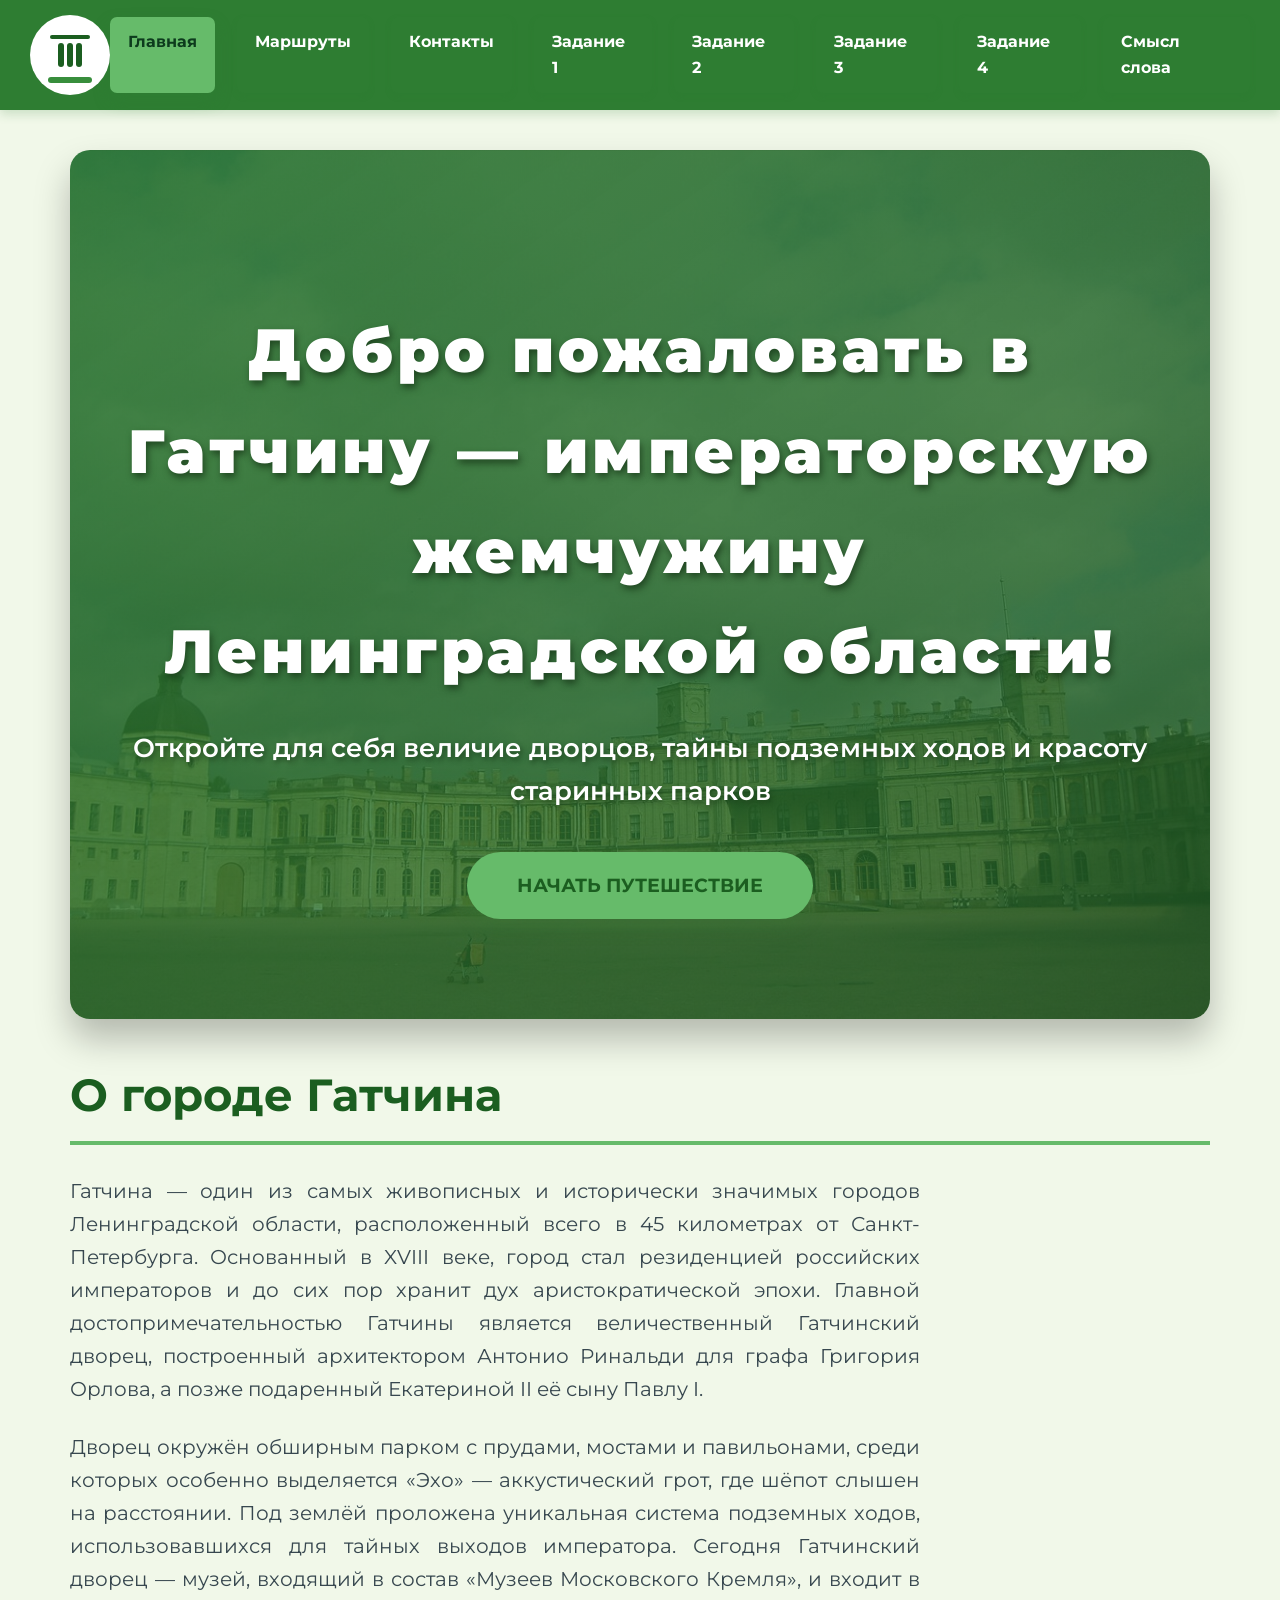
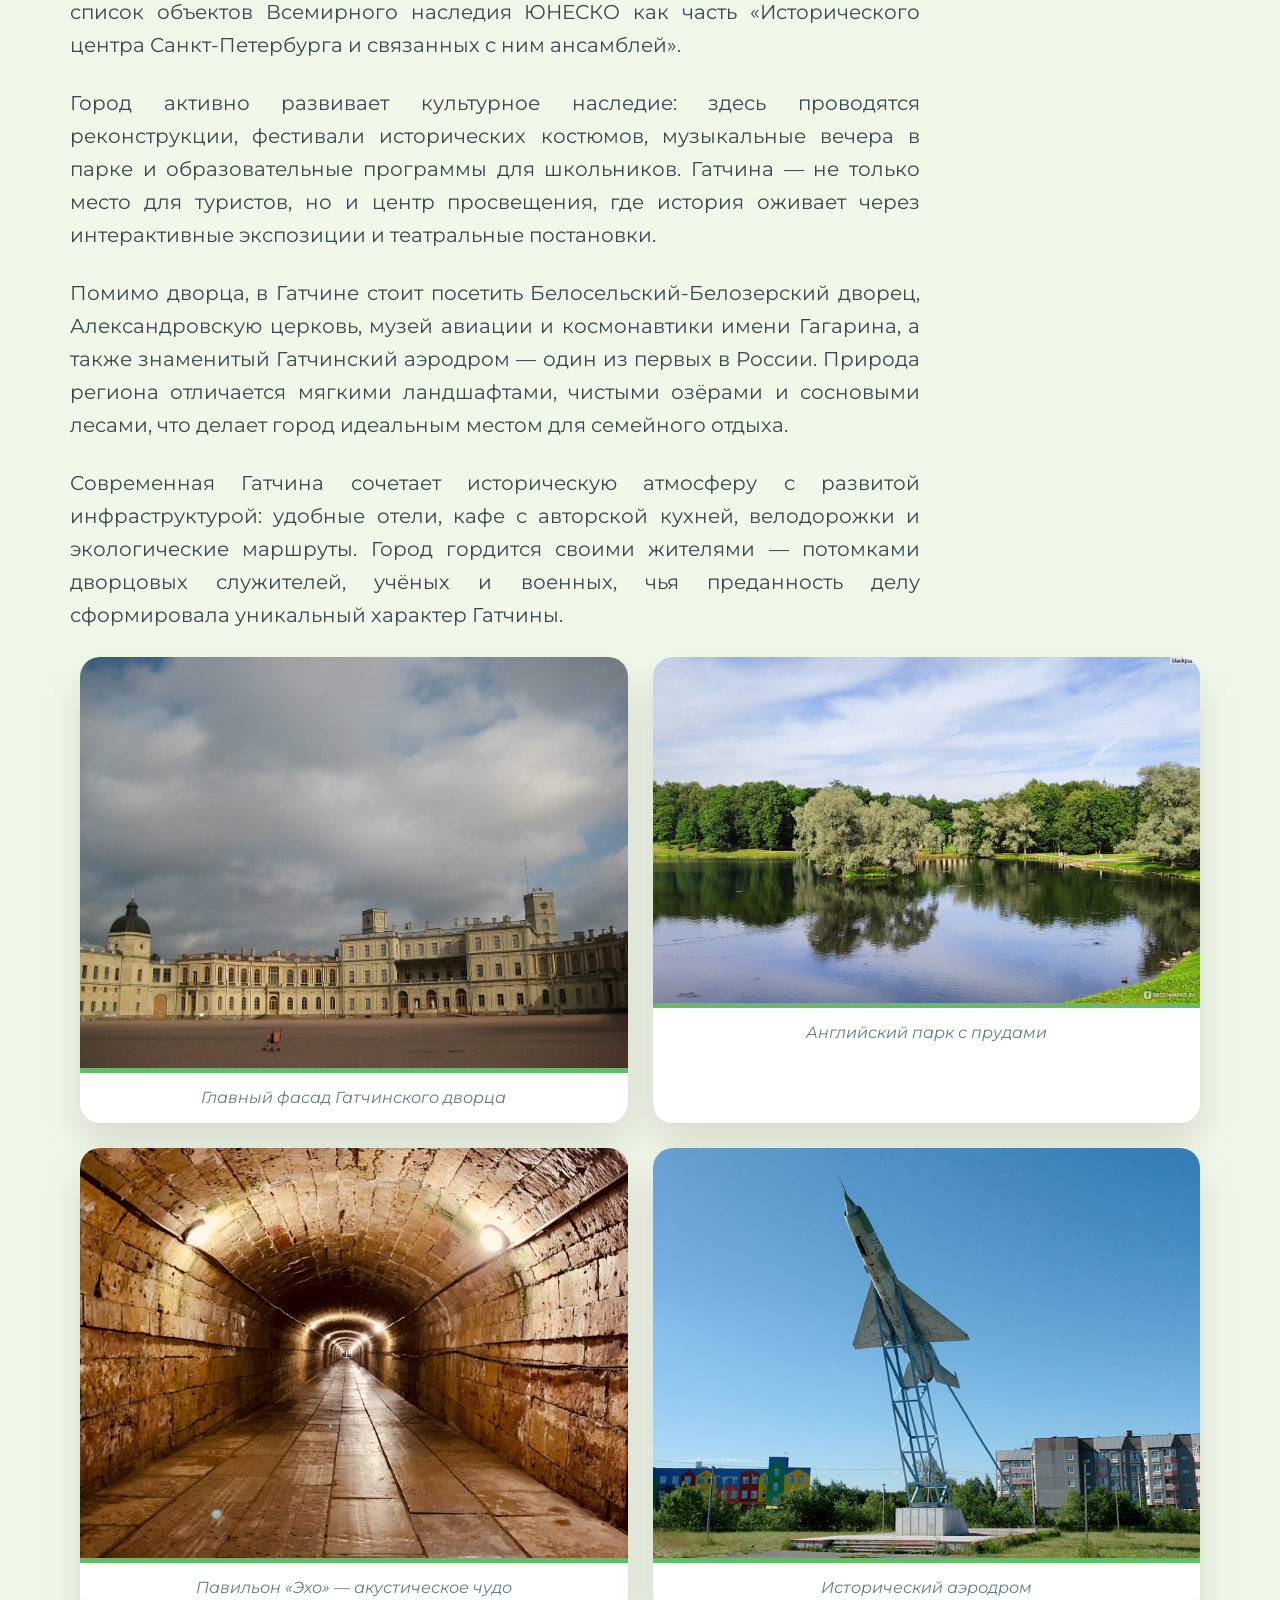
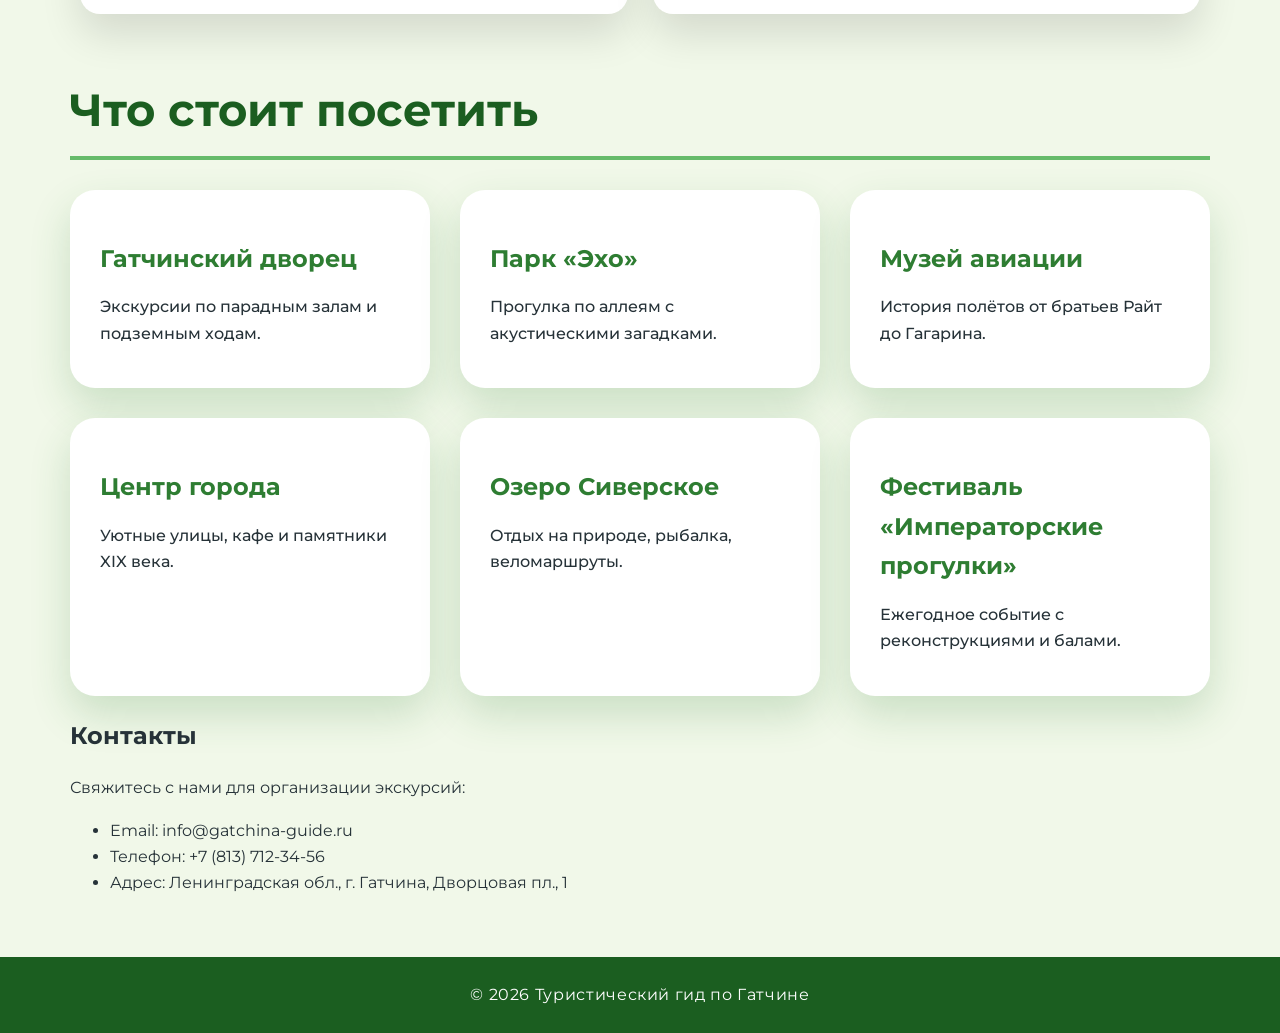
==== index.html @ 1cafe085 "Add files via upload" ====
<!DOCTYPE html>
<html lang="ru">
<head>
  <meta charset="UTF-8" />
  <meta name="viewport" content="width=device-width, initial-scale=1.0" />
  <title>Туристический гид по Гатчине</title>
  <link href="https://fonts.googleapis.com/css2?family=Montserrat:wght@400;700&display=swap" rel="stylesheet" />
  <link rel="stylesheet" href="style.css" />
</head>
<body>
  <header>
    <div class="logo" aria-label="Логотип — Гатчинский дворец">
      <div class="column left"></div>
      <div class="column center"></div>
      <div class="column right"></div>
      <div class="roof"></div>
      <div class="park"></div>
    </div>
    <nav>
      <a href="index.html" class="active">Главная</a>
      <a href="#attractions">Маршруты</a>
      <a href="#contacts">Контакты</a>
      <a href="zadanie1/index.html">Задание 1</a>
      <a href="zadanie2/index.html">Задание 2</a>
      <a href="zadanie3/index.html">Задание 3</a>
      <a href="zadanie4/index.html">Задание 4</a>
      <a href="Game_Kostin_SmyslSlova/index.html">Смысл слова</a>
    </nav>
  </header>
  <main>
    <section class="hero">
      <h1>Добро пожаловать в Гатчину — императорскую жемчужину Ленинградской области!</h1>
      <p>Откройте для себя величие дворцов, тайны подземных ходов и красоту старинных парков</p>
      <a href="#attractions" class="btn-primary">Начать путешествие</a>
    </section>
    <section class="intro-text">
      <h2>О городе Гатчина</h2>
      <p>Гатчина — один из самых живописных и исторически значимых городов Ленинградской области, расположенный всего в 45 километрах от Санкт-Петербурга. Основанный в XVIII веке, город стал резиденцией российских императоров и до сих пор хранит дух аристократической эпохи. Главной достопримечательностью Гатчины является величественный Гатчинский дворец, построенный архитектором Антонио Ринальди для графа Григория Орлова, а позже подаренный Екатериной II её сыну Павлу I.</p>
      <p>Дворец окружён обширным парком с прудами, мостами и павильонами, среди которых особенно выделяется «Эхо» — аккустический грот, где шёпот слышен на расстоянии. Под землёй проложена уникальная система подземных ходов, использовавшихся для тайных выходов императора. Сегодня Гатчинский дворец — музей, входящий в состав «Музеев Московского Кремля», и входит в список объектов Всемирного наследия ЮНЕСКО как часть «Исторического центра Санкт-Петербурга и связанных с ним ансамблей».</p>
      <p>Город активно развивает культурное наследие: здесь проводятся реконструкции, фестивали исторических костюмов, музыкальные вечера в парке и образовательные программы для школьников. Гатчина — не только место для туристов, но и центр просвещения, где история оживает через интерактивные экспозиции и театральные постановки.</p>
      <p>Помимо дворца, в Гатчине стоит посетить Белосельский-Белозерский дворец, Александровскую церковь, музей авиации и космонавтики имени Гагарина, а также знаменитый Гатчинский аэродром — один из первых в России. Природа региона отличается мягкими ландшафтами, чистыми озёрами и сосновыми лесами, что делает город идеальным местом для семейного отдыха.</p>
      <p>Современная Гатчина сочетает историческую атмосферу с развитой инфраструктурой: удобные отели, кафе с авторской кухней, велодорожки и экологические маршруты. Город гордится своими жителями — потомками дворцовых служителей, учёных и военных, чья преданность делу сформировала уникальный характер Гатчины.</p>
    </section>
    <section id="attractions" class="image-gallery">
      <div class="image-wrapper">
        <img src="images/gatchina_palace.jpg" alt="Гатчинский дворец" />
        <figcaption>Главный фасад Гатчинского дворца</figcaption>
      </div>
      <div class="image-wrapper">
        <img src="images/gatchina_park.jpg" alt="Парк Гатчинского дворца" />
        <figcaption>Английский парк с прудами</figcaption>
      </div>
      <div class="image-wrapper">
        <img src="images/gatchina_echo.jpg" alt="Павильон Эхо" />
        <figcaption>Павильон «Эхо» — акустическое чудо</figcaption>
      </div>
      <div class="image-wrapper">
        <img src="images/gatchina_aerodrome.jpg" alt="Гатчинский аэродром" />
        <figcaption>Исторический аэродром</figcaption>
      </div>
    </section>
    <section class="highlights">
      <h2>Что стоит посетить</h2>
      <div class="cards">
        <article class="card"><h3>Гатчинский дворец</h3><p>Экскурсии по парадным залам и подземным ходам.</p></article>
        <article class="card"><h3>Парк «Эхо»</h3><p>Прогулка по аллеям с акустическими загадками.</p></article>
        <article class="card"><h3>Музей авиации</h3><p>История полётов от братьев Райт до Гагарина.</p></article>
        <article class="card"><h3>Центр города</h3><p>Уютные улицы, кафе и памятники XIX века.</p></article>
        <article class="card"><h3>Озеро Сиверское</h3><p>Отдых на природе, рыбалка, веломаршруты.</p></article>
        <article class="card"><h3>Фестиваль «Императорские прогулки»</h3><p>Ежегодное событие с реконструкциями и балами.</p></article>
      </div>
    </section>
    <section id="contacts" class="contacts-section">
      <h2>Контакты</h2>
      <p>Свяжитесь с нами для организации экскурсий:</p>
      <ul>
        <li>Email: info@gatchina-guide.ru</li>
        <li>Телефон: +7 (813) 712-34-56</li>
        <li>Адрес: Ленинградская обл., г. Гатчина, Дворцовая пл., 1</li>
      </ul>
    </section>
  </main>
  <footer>
    © 2026 Туристический гид по Гатчине 
  </footer>
</body>
</html>
---- style.css ----
html {
  scroll-behavior: smooth;
}
:root {
  --color-primary: #2e7d32;
  --color-primary-light: #66bb6a;
  --color-secondary: #1b5e20;
  --color-background: #f1f8e9;
  --color-white: #ffffff;
  --shadow-light: rgba(46, 125, 50, 0.2);
  --shadow-strong: rgba(46, 125, 50, 0.4);
}
body {
  font-family: 'Montserrat', sans-serif;
  background: var(--color-background);
  margin: 0;
  padding: 0;
  color: #263238;
  line-height: 1.65;
}
header {
  background: var(--color-primary);
  color: var(--color-white);
  padding: 15px 30px;
  position: sticky;
  top: 0;
  display: flex;
  justify-content: space-between;
  align-items: center;
  box-shadow: 0 4px 10px var(--shadow-light);
  transition: background-color 0.3s ease;
  z-index: 10;
}
header.scrolled {
  background-color: #1b5e20;
  box-shadow: 0 8px 15px var(--shadow-strong);
}
.logo {
  width: 80px;
  height: 80px;
  flex-shrink: 0;
  position: relative;
  background: white;
  border-radius: 50%;
  display: flex;
  justify-content: center;
  align-items: center;
}
.logo .column {
  position: absolute;
  width: 6px;
  height: 24px;
  background: var(--color-secondary);
  border-radius: 3px;
}
.logo .left { left: 28px; }
.logo .center { left: 50%; transform: translateX(-50%); }
.logo .right { right: 28px; }
.logo .roof {
  position: absolute;
  top: 20px;
  left: 20px;
  right: 20px;
  height: 4px;
  background: var(--color-secondary);
  border-radius: 2px;
}
.logo .park {
  position: absolute;
  bottom: 12px;
  left: 18px;
  right: 18px;
  height: 6px;
  background: #388e3c;
  border-radius: 3px;
}
nav {
  display: flex;
  gap: 22px;
}
nav a {
  color: var(--color-white);
  text-decoration: none;
  font-weight: 700;
  padding: 12px 18px;
  border-radius: 7px;
  box-shadow: 0 3px 6px var(--shadow-light);
  transition: background-color 0.3s ease, box-shadow 0.3s ease;
}
nav a:hover, nav a.active {
  background: var(--color-primary-light);
  box-shadow: 0 8px 16px var(--shadow-strong);
  color: #0d3b1d;
}
main {
  max-width: 1140px;
  margin: 40px auto;
  padding: 0 25px;
}
.hero {
  background-image: linear-gradient(145deg, rgba(46,125,50,0.85), rgba(33,97,39,0.75)), url('images/gatchina_palace.jpg');
  background-size: cover;
  background-position: center;
  border-radius: 20px;
  color: var(--color-white);
  padding: 100px 40px;
  text-align: center;
  box-shadow: 0 20px 35px rgba(0, 0, 0, 0.25);
  margin-bottom: 40px;
}
.hero h1 {
  font-size: 3.8rem;
  font-weight: 900;
  letter-spacing: 0.07em;
  margin-bottom: 20px;
  text-shadow: 2px 4px 7px rgba(20, 50, 20, 0.7);
}
.hero p {
  font-size: 1.6rem;
  font-weight: 600;
  margin-bottom: 40px;
  text-shadow: 1.5px 3px 5px rgba(25, 60, 25, 0.7);
}
.btn-primary {
  background-color: var(--color-primary-light);
  color: var(--color-secondary);
  padding: 18px 50px;
  font-size: 1.2rem;
  font-weight: 700;
  border-radius: 90px;
  box-shadow: 0 8px 20px var(--shadow-light);
  text-transform: uppercase;
  transition: background-color 0.3s ease, box-shadow 0.3s ease;
  text-decoration: none;
  display: inline-block;
}
.btn-primary:hover {
  background-color: #4caf50;
  box-shadow: 0 12px 30px rgba(76, 175, 80, 0.6);
}
.intro-text h2, .highlights h2 {
  font-size: 2.8rem;
  color: var(--color-secondary);
  border-bottom: 4px solid var(--color-primary-light);
  padding-bottom: 8px;
  margin-bottom: 30px;
}
.intro-text p {
  font-size: 1.25rem;
  max-width: 850px;
  margin-bottom: 25px;
  text-align: justify;
  color: #37474f;
}
.image-gallery {
  display: flex;
  flex-wrap: wrap;
  gap: 25px;
  justify-content: center;
  margin-bottom: 60px;
}
.image-wrapper {
  width: 48%;
  border-radius: 20px;
  overflow: hidden;
  box-shadow: 0 20px 40px rgba(0,0,0,0.12);
  background: white;
  text-align: center;
  transition: transform 0.35s ease;
}
.image-wrapper:hover {
  transform: scale(1.04);
}
.image-wrapper img {
  width: 100%;
  display: block;
  border-bottom: 5px solid var(--color-primary-light);
}
.image-wrapper figcaption {
  padding: 12px 0;
  font-style: italic;
  font-size: 1rem;
  color: #607d8b;
}
.highlights .cards {
  display: grid;
  grid-template-columns: repeat(auto-fit, minmax(280px, 1fr));
  gap: 30px;
}
.card {
  background-color: var(--color-white);
  border-radius: 25px;
  box-shadow: 0 18px 40px rgba(46, 125, 50, 0.2);
  padding: 25px 30px;
  font-weight: 500;
  color: #263238;
  transition: box-shadow 0.3s ease, transform 0.3s ease;
}
.card:hover {
  transform: translateY(-8px);
  box-shadow: 0 28px 60px rgba(46, 125, 50, 0.35);
}
.card h3 {
  font-weight: 700;
  font-size: 1.5rem;
  margin-bottom: 15px;
  color: var(--color-primary);
}
footer {
  background-color: var(--color-secondary);
  color: var(--color-white);
  text-align: center;
  padding: 25px 10px;
  font-size: 1rem;
  letter-spacing: 0.04em;
  margin-top: 60px;
}
@media (max-width: 768px) {
  .logo { transform: scale(0.85); }
  header { padding: 12px 20px; flex-wrap: wrap; gap: 10px; }
  nav { flex-wrap: wrap; justify-content: center; gap: 10px; }
  nav a { padding: 10px 15px; font-size: 0.9rem; }
  .hero { padding: 60px 25px; border-radius: 15px; margin: 0 5px; }
  .hero h1 { font-size: clamp(2rem, 5vw, 2.5rem); }
  .hero p { font-size: clamp(1.1rem, 4vw, 1.3rem); }
  .btn-primary { padding: 15px 30px; font-size: 1rem; }
  main { padding: 0 15px; margin: 20px auto; }
  .intro-text h2, .highlights h2 { font-size: clamp(1.8rem, 6vw, 2.2rem); }
  .image-wrapper { width: 100%; }
  .highlights .cards { grid-template-columns: 1fr; gap: 20px; }
  .card { padding: 20px; }
}
@media (max-width: 480px) {
  .logo { transform: scale(0.72); }
  header { flex-direction: column; gap: 15px; padding: 15px; }
  nav { order: 3; width: 100%; justify-content: center; }
  .hero { padding: 40px 20px; margin: 0 10px; }
  footer { padding: 20px 15px; font-size: 0.9rem; }
}
@media (max-width: 360px) {
  .logo { transform: scale(0.65); }
  nav { gap: 8px; }
  nav a { padding: 8px 12px; font-size: 0.85rem; }
}
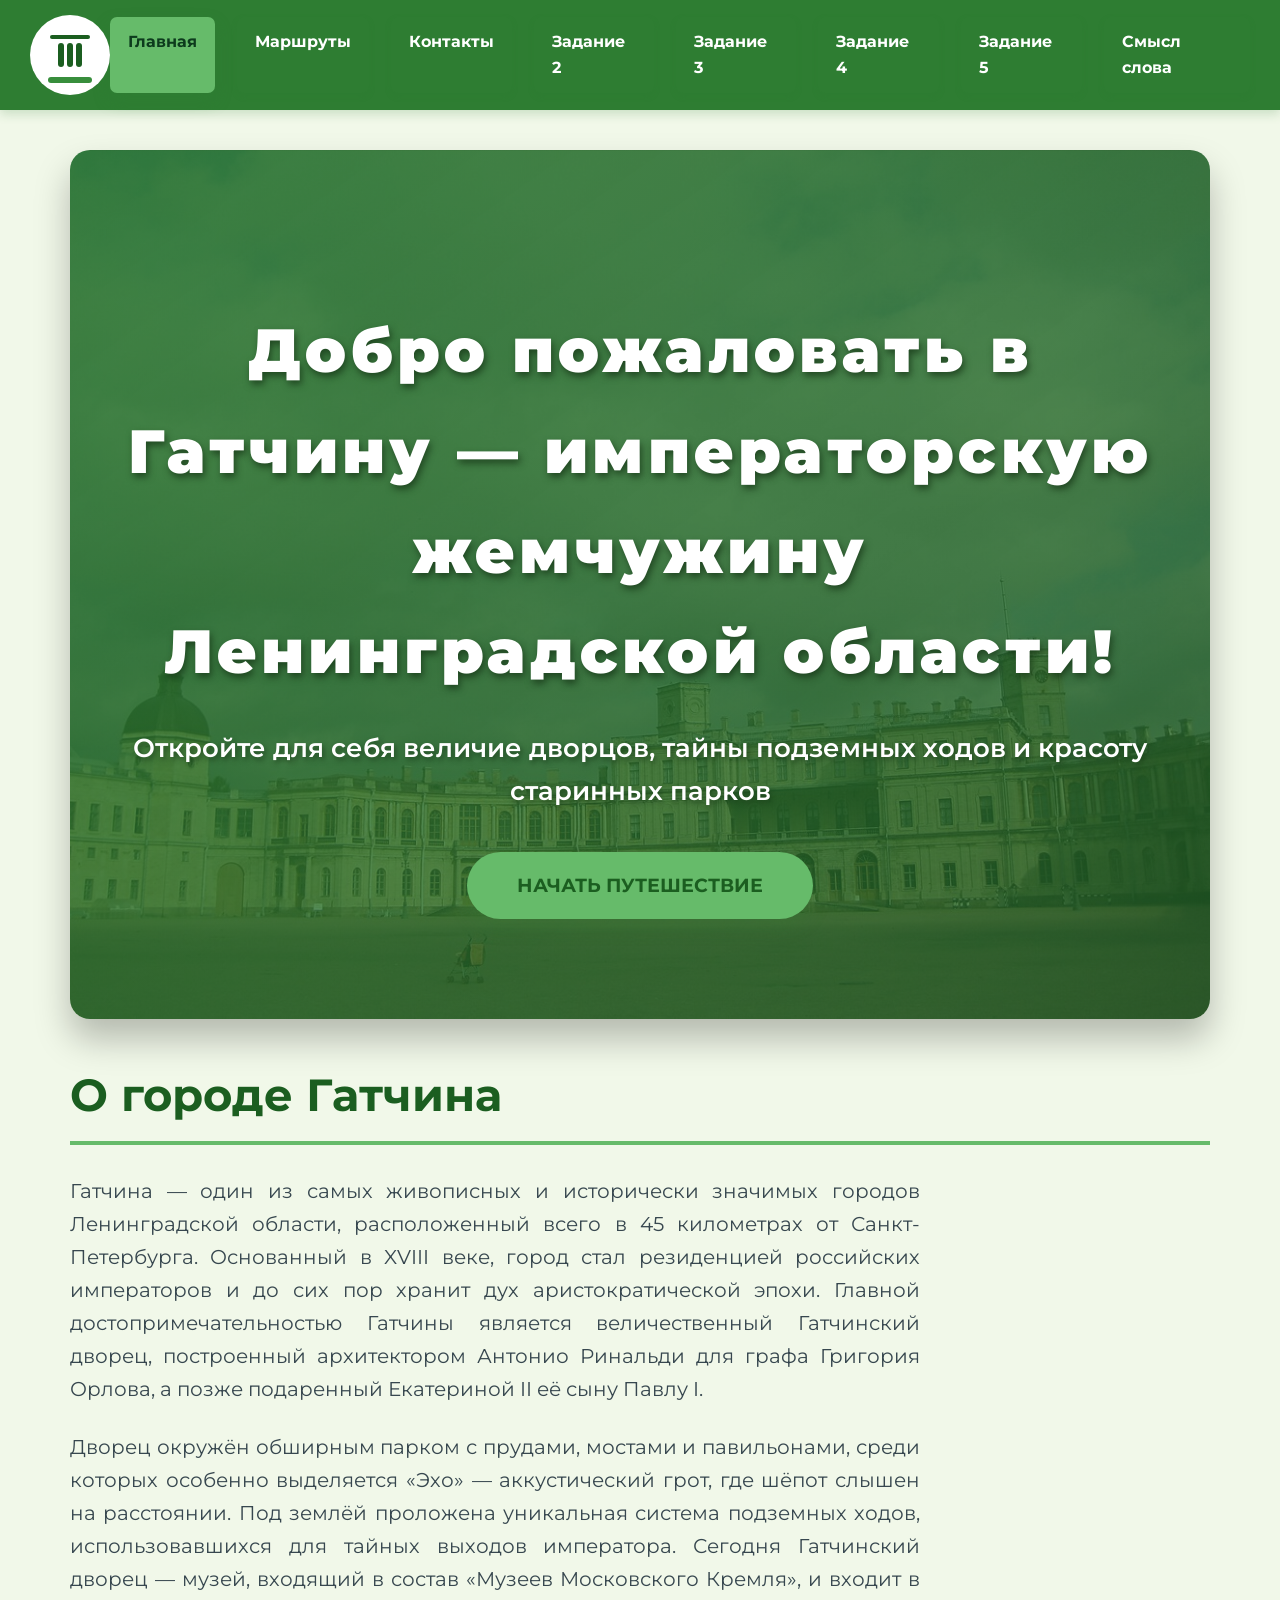
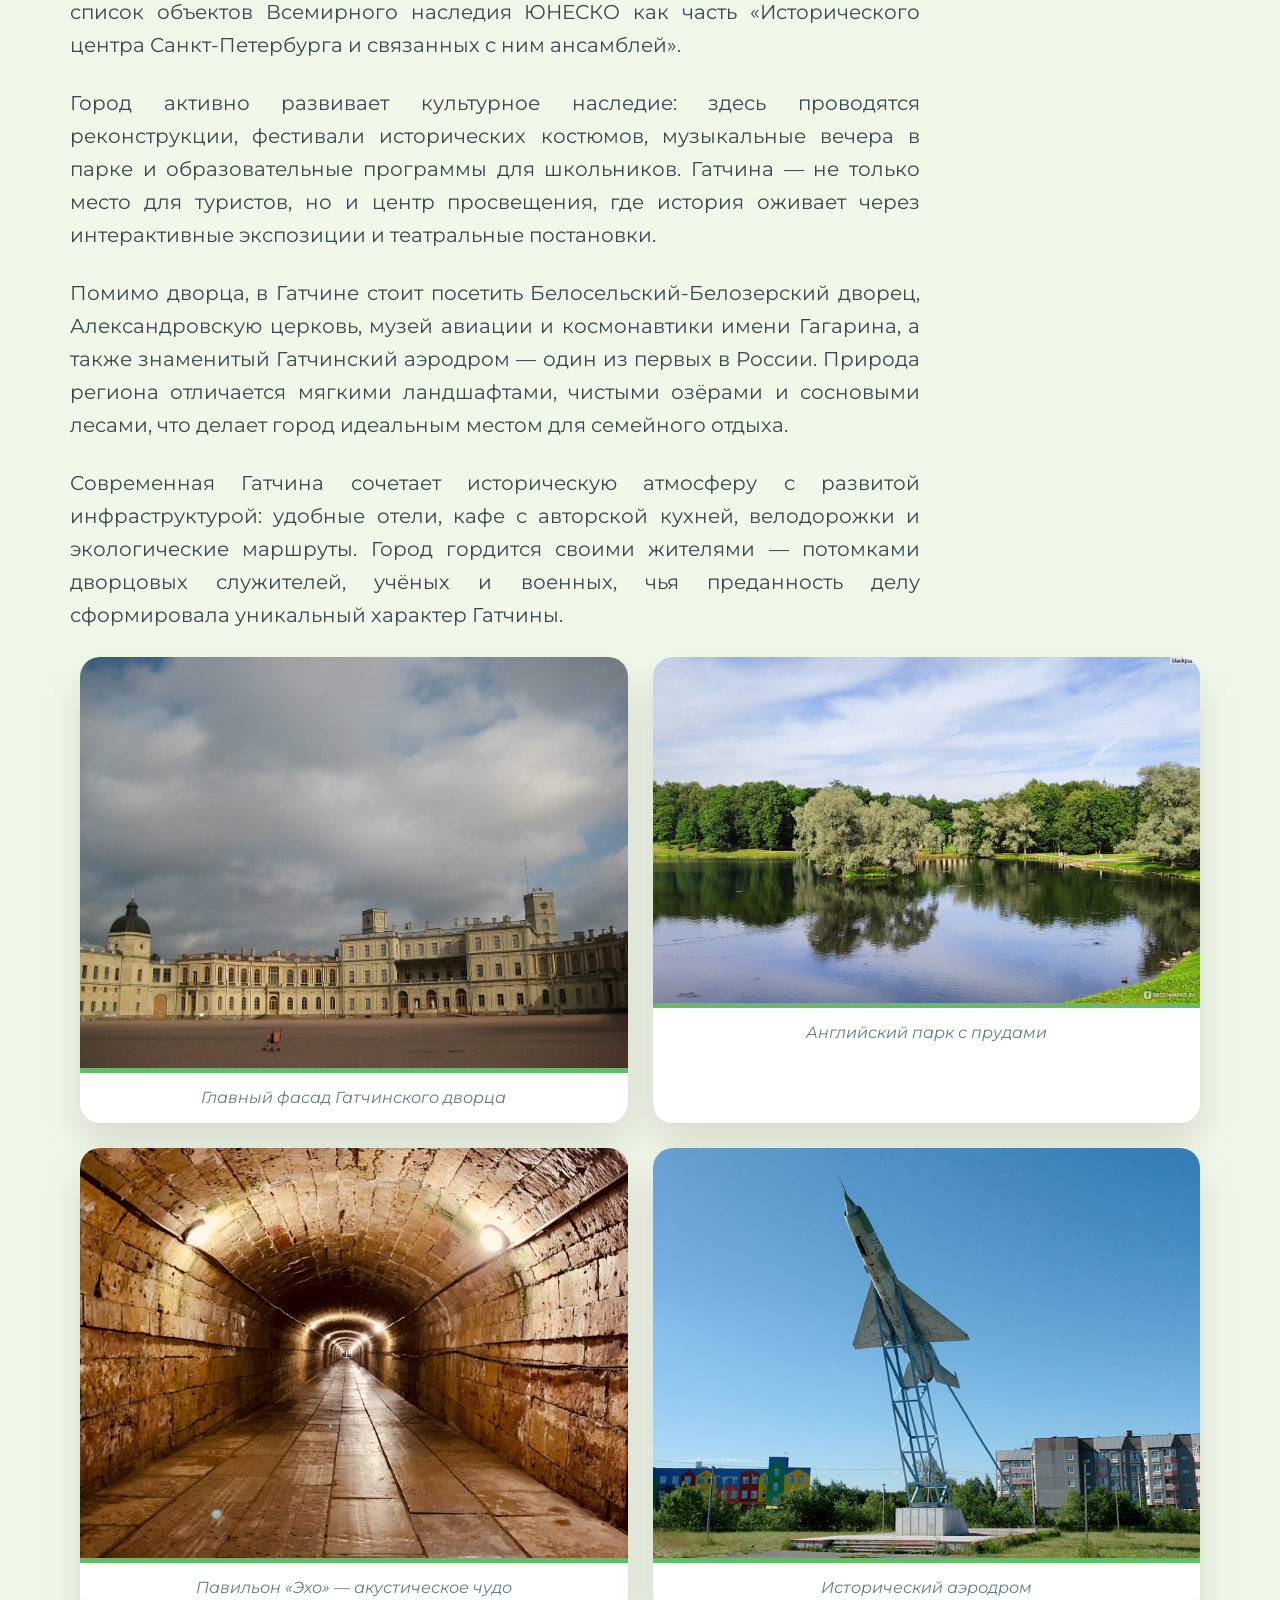
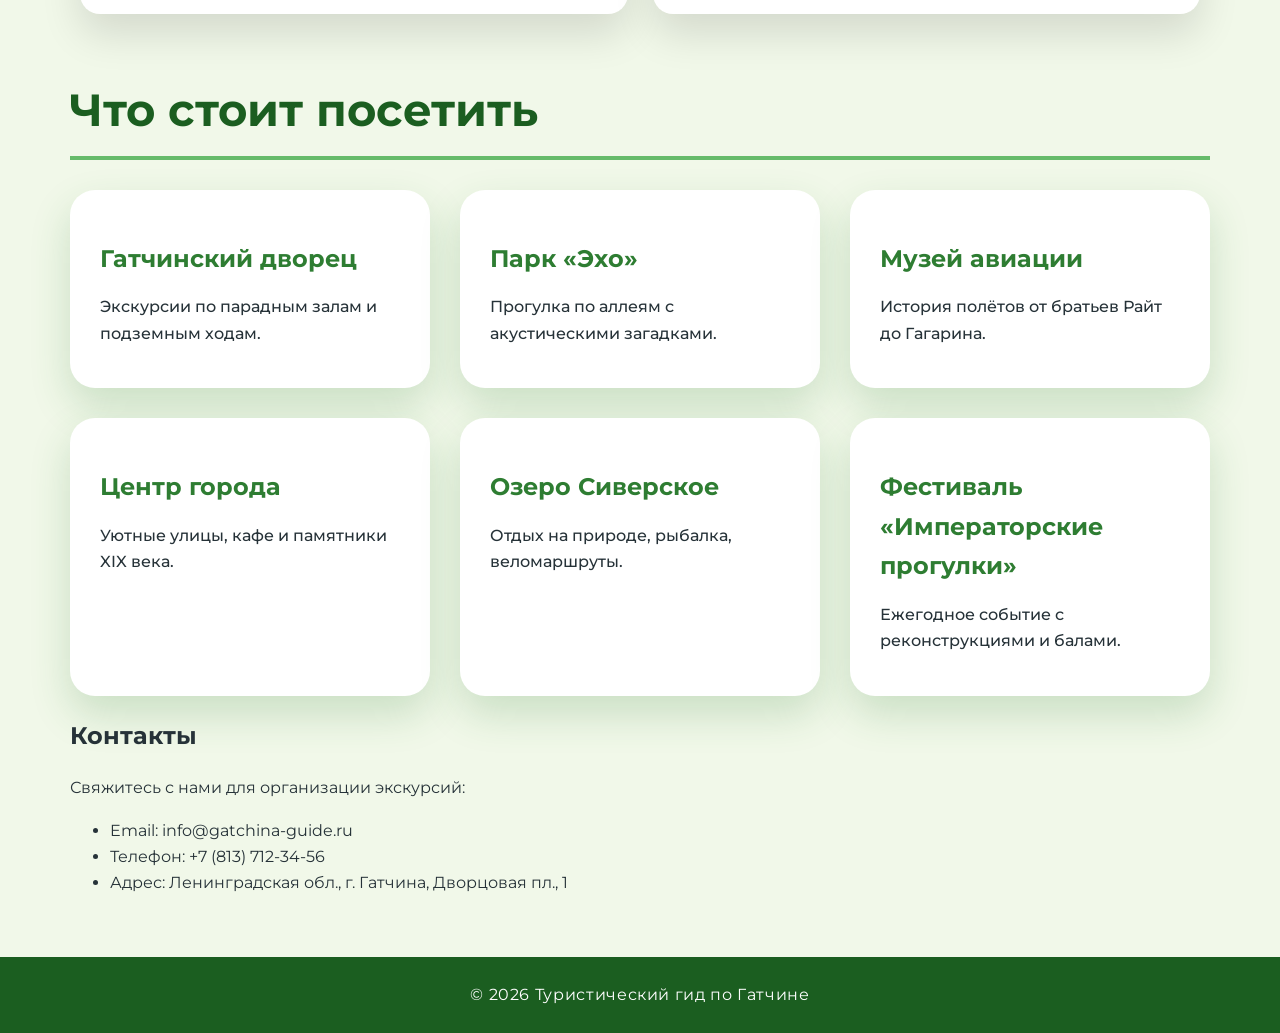
==== commit d920328f: "Update index.html" ====
--- a/index.html
+++ b/index.html
@@ -20,10 +20,10 @@
       <a href="index.html" class="active">Главная</a>
       <a href="#attractions">Маршруты</a>
       <a href="#contacts">Контакты</a>
-      <a href="zadanie1/index.html">Задание 1</a>
-      <a href="zadanie2/index.html">Задание 2</a>
-      <a href="zadanie3/index.html">Задание 3</a>
-      <a href="zadanie4/index.html">Задание 4</a>
+      <a href="zadanie1/index.html">Задание 2</a>
+      <a href="zadanie2/index.html">Задание 3</a>
+      <a href="zadanie3/index.html">Задание 4</a>
+      <a href="zadanie4/index.html">Задание 5</a>
       <a href="Game_Kostin_SmyslSlova/index.html">Смысл слова</a>
     </nav>
   </header>
@@ -84,4 +84,5 @@
     © 2026 Туристический гид по Гатчине 
   </footer>
 </body>
-</html>+
+</html>
